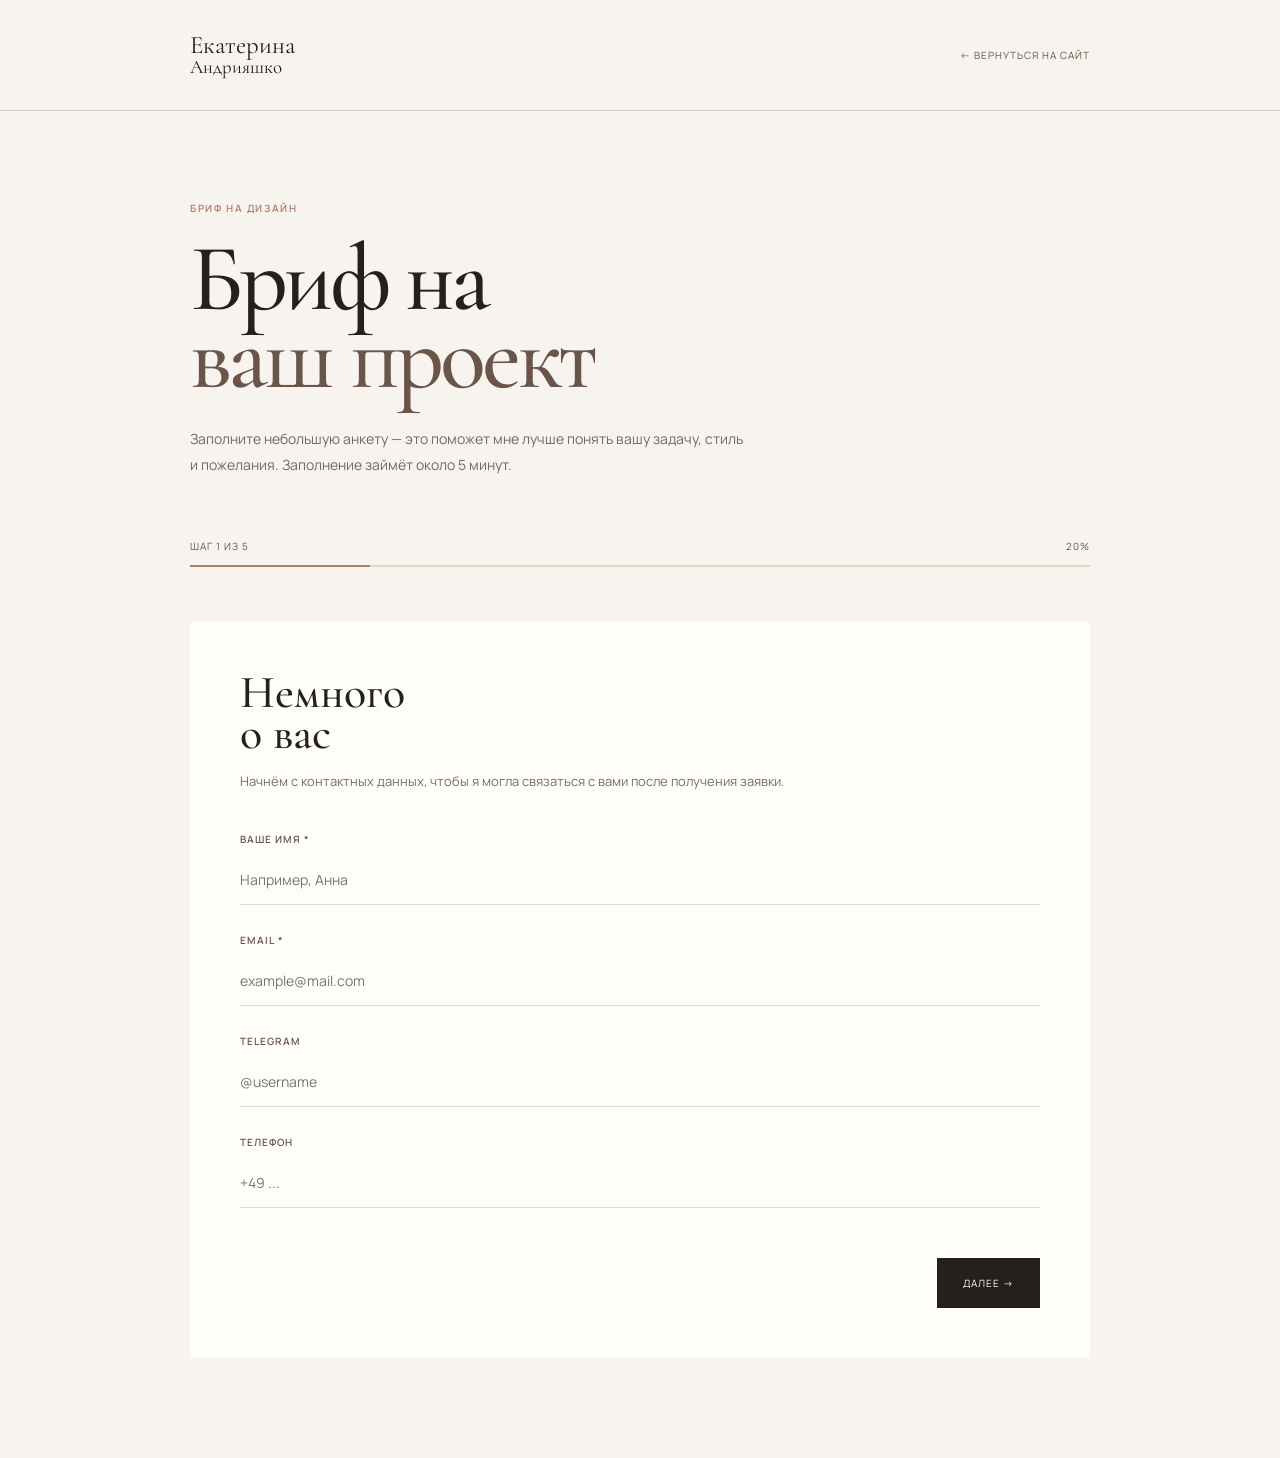
==== brief.html @ fa705097 "Add files via upload" ====
<!DOCTYPE html>
<html lang="ru">
<head>
    <meta charset="UTF-8">
    <meta name="viewport" content="width=device-width, initial-scale=1.0">

    <title>Бриф — Екатерина Андрияшко</title>

    <link rel="preconnect" href="https://fonts.googleapis.com">
    <link rel="preconnect" href="https://fonts.gstatic.com" crossorigin>

    <link href="https://fonts.googleapis.com/css2?family=Cormorant+Garamond:wght@400;500;600&family=Manrope:wght@400;500;600;700&display=swap" rel="stylesheet">

    <style>
        :root {
            --cream: #f7f3ee;
            --white: #fffdf9;
            --beige: #e4d6c8;
            --brown: #6b5548;
            --dark: #24201d;
            --rose: #b47c68;
            --line: rgba(64, 51, 44, .18);

            --serif: "Cormorant Garamond", Georgia, serif;
            --sans: "Manrope", Arial, sans-serif;
        }

        * {
            margin: 0;
            padding: 0;
            box-sizing: border-box;
        }

        body {
            background: var(--cream);
            color: var(--dark);
            font-family: var(--sans);
        }

        a {
            color: inherit;
            text-decoration: none;
        }

        .page {
            min-height: 100vh;
        }

        .container {
            width: min(900px, calc(100% - 40px));
            margin: 0 auto;
        }

        /* HEADER */

        .brief-header {
            padding: 35px 0;
            border-bottom: 1px solid var(--line);
        }

        .brief-header-inner {
            display: flex;
            justify-content: space-between;
            align-items: center;
        }

        .logo {
            font-family: var(--serif);
            font-size: 25px;
            line-height: .8;
        }

        .logo span {
            font-size: 19px;
        }

        .back-link {
            font-size: 10px;
            text-transform: uppercase;
            letter-spacing: .1em;
            color: var(--brown);
        }

        /* INTRO */

        .intro {
            padding: 90px 0 60px;
        }

        .label {
            color: var(--rose);
            font-size: 10px;
            text-transform: uppercase;
            letter-spacing: .16em;
            font-weight: 600;
        }

        .intro h1 {
            margin-top: 25px;
            font-family: var(--serif);
            font-size: clamp(60px, 9vw, 95px);
            font-weight: 500;
            line-height: .82;
            letter-spacing: -.04em;
        }

        .intro h1 span {
            color: var(--brown);
        }

        .intro p {
            max-width: 560px;
            margin-top: 30px;
            color: #756960;
            font-size: 14px;
            line-height: 1.9;
        }

        /* PROGRESS */

        .progress {
            margin-bottom: 55px;
        }

        .progress-top {
            display: flex;
            justify-content: space-between;
            margin-bottom: 12px;
            color: var(--brown);
            font-size: 10px;
            text-transform: uppercase;
            letter-spacing: .1em;
        }

        .progress-bar {
            width: 100%;
            height: 2px;
            background: var(--beige);
        }

        .progress-fill {
            width: 20%;
            height: 100%;
            background: var(--rose);
            transition: .4s;
        }

        /* FORM */

        .brief-form {
            background: var(--white);
            padding: 50px;
            margin-bottom: 100px;
        }

        .step {
            display: none;
        }

        .step.active {
            display: block;
            animation: fadeIn .4s ease;
        }

        @keyframes fadeIn {
            from {
                opacity: 0;
                transform: translateY(10px);
            }

            to {
                opacity: 1;
                transform: translateY(0);
            }
        }

        .step-title {
            font-family: var(--serif);
            font-size: 46px;
            font-weight: 500;
            line-height: .9;
        }

        .step-description {
            margin-top: 15px;
            color: #786e67;
            font-size: 13px;
            line-height: 1.7;
        }

        .fields {
            margin-top: 40px;
        }

        .field {
            margin-bottom: 28px;
        }

        .field label {
            display: block;
            margin-bottom: 9px;
            color: var(--brown);
            font-size: 10px;
            text-transform: uppercase;
            letter-spacing: .1em;
            font-weight: 600;
        }

        .field input,
        .field textarea,
        .field select {
            width: 100%;
            padding: 15px 0;
            border: none;
            border-bottom: 1px solid var(--line);
            background: transparent;
            color: var(--dark);
            font-family: var(--sans);
            font-size: 14px;
            outline: none;
        }

        .field textarea {
            min-height: 110px;
            resize: vertical;
        }

        .field input:focus,
        .field textarea:focus,
        .field select:focus {
            border-color: var(--rose);
        }

        /* CHOICES */

        .choices {
            display: grid;
            grid-template-columns: repeat(2, 1fr);
            gap: 10px;
            margin-top: 30px;
        }

        .choice input {
            display: none;
        }

        .choice label {
            display: block;
            padding: 20px;
            border: 1px solid var(--line);
            cursor: pointer;
            transition: .3s;
        }

        .choice label:hover {
            border-color: var(--rose);
        }

        .choice input:checked + label {
            background: var(--brown);
            color: var(--white);
            border-color: var(--brown);
        }

        .choice-title {
            display: block;
            font-family: var(--serif);
            font-size: 24px;
        }

        .choice-description {
            display: block;
            margin-top: 5px;
            font-size: 10px;
            opacity: .7;
        }

        /* BUTTONS */

        .form-buttons {
            display: flex;
            justify-content: space-between;
            gap: 15px;
            margin-top: 50px;
        }

        .form-button {
            min-height: 50px;
            padding: 0 25px;
            border: 1px solid var(--dark);
            background: transparent;
            font-family: var(--sans);
            font-size: 10px;
            text-transform: uppercase;
            letter-spacing: .1em;
            cursor: pointer;
            transition: .3s;
        }

        .form-button:hover {
            background: var(--dark);
            color: var(--white);
        }

        .next-button {
            margin-left: auto;
            background: var(--dark);
            color: var(--white);
        }

        .next-button:hover {
            background: var(--rose);
            border-color: var(--rose);
        }

        /* FILE */

        .file-upload {
            margin-top: 30px;
            padding: 35px;
            border: 1px dashed var(--brown);
            text-align: center;
            cursor: pointer;
            transition: .3s;
        }

        .file-upload:hover {
            background: var(--cream);
        }

        .file-upload input {
            display: none;
        }

        .file-upload strong {
            display: block;
            font-family: var(--serif);
            font-size: 25px;
            font-weight: 500;
        }

        .file-upload span {
            display: block;
            margin-top: 7px;
            color: #81756d;
            font-size: 11px;
        }

        /* SUCCESS */

        .success {
            display: none;
            text-align: center;
            padding: 80px 30px;
        }

        .success.active {
            display: block;
        }

        .success-circle {
            width: 75px;
            height: 75px;
            margin: 0 auto 30px;
            border-radius: 50%;
            background: var(--rose);
            color: white;
            display: flex;
            align-items: center;
            justify-content: center;
            font-family: var(--serif);
            font-size: 30px;
        }

        .success h2 {
            font-family: var(--serif);
            font-size: 55px;
            font-weight: 500;
        }

        .success .success-label {
            margin-bottom: 18px;
            color: #81756d;
            font-size: 10px;
            letter-spacing: 0.16em;
            text-transform: uppercase;
        }

        .success p {
            max-width: 450px;
            margin: 20px auto 0;
            color: #756960;
            font-size: 13px;
            line-height: 1.8;
        }

        .success-home {
            display: inline-block;
            margin-top: 34px;
            padding: 15px 24px;
            border: 1px solid #2a2623;
            color: #2a2623;
            text-decoration: none;
            font-size: 11px;
            letter-spacing: 0.08em;
            text-transform: uppercase;
            transition: background 0.2s ease, color 0.2s ease;
        }

        .success-home:hover {
            background: #2a2623;
            color: #fff;
        }

        /* MOBILE */

        @media (max-width: 600px) {

            .container {
                width: min(100% - 28px, 900px);
            }

            .brief-header {
                padding: 25px 0;
            }

            .intro {
                padding: 65px 0 40px;
            }

            .brief-form {
                padding: 30px 22px;
            }

            .step-title {
                font-size: 40px;
            }

            .choices {
                grid-template-columns: 1fr;
            }

            .form-buttons {
                flex-direction: column-reverse;
            }

            .form-button {
                width: 100%;
            }

            .next-button {
                margin-left: 0;
            }
        }
    

        .file-list {
            margin-top: 14px;
            display: grid;
            gap: 8px;
        }

        .file-item {
            display: flex;
            align-items: center;
            justify-content: space-between;
            gap: 12px;
            padding: 10px 12px;
            border: 1px solid rgba(0,0,0,.10);
            border-radius: 10px;
            font-size: 14px;
        }

        .file-item-info {
            min-width: 0;
            overflow: hidden;
        }

        .file-item-name {
            overflow: hidden;
            text-overflow: ellipsis;
            white-space: nowrap;
        }

        .file-item-size {
            opacity: .6;
            font-size: 12px;
            margin-top: 2px;
        }

        .file-remove {
            flex: 0 0 auto;
            border: 0;
            background: transparent;
            cursor: pointer;
            font-size: 18px;
            line-height: 1;
            padding: 4px 6px;
        }

        .upload-error {
            margin-top: 10px;
            font-size: 13px;
        }
</style>
</head>


<body>

<div class="page">

    <header class="brief-header">

        <div class="container brief-header-inner">

            <a href="index.html" class="logo">
                Екатерина<br>
                <span>Андрияшко</span>
            </a>

            <a href="index.html" class="back-link">
                ← Вернуться на сайт
            </a>

        </div>

    </header>


    <main>

        <section class="intro">

            <div class="container">

                <div class="label">
                    Бриф на дизайн
                </div>

                <h1>
                    Бриф на<br>
                    <span id="serviceTitle">ваш проект</span>
                </h1>

                <p id="serviceDescription">
                    Заполните небольшую анкету — это поможет мне
                    лучше понять вашу задачу, стиль и пожелания.
                    Заполнение займёт около 5 минут.
                </p>

            </div>

        </section>


        <section class="container">

            <div class="progress">

                <div class="progress-top">
                    <span id="stepText">Шаг 1 из 5</span>
                    <span id="percentText">20%</span>
                </div>

                <div class="progress-bar">
                    <div class="progress-fill" id="progressFill"></div>
                </div>

            </div>


            <form class="brief-form" id="briefForm">

                <!-- STEP 1 -->

                <div class="step active">

                    <h2 class="step-title">
                        Немного<br>
                        о вас
                    </h2>

                    <p class="step-description">
                        Начнём с контактных данных, чтобы я могла
                        связаться с вами после получения заявки.
                    </p>

                    <div class="fields">

                        <div class="field">
                            <label for="name">Ваше имя *</label>
                            <input
                                type="text"
                                id="name"
                                name="name"
                                required
                                placeholder="Например, Анна"
                            >
                        </div>

                        <div class="field">
                            <label for="email">Email *</label>
                            <input
                                type="email"
                                id="email"
                                name="email"
                                required
                                placeholder="example@mail.com"
                            >
                        </div>

                        <div class="field">
                            <label for="telegram">Telegram</label>
                            <input
                                type="text"
                                id="telegram"
                                name="telegram"
                                placeholder="@username"
                            >
                        </div>

                        <div class="field">
                            <label for="phone">Телефон</label>
                            <input
                                type="tel"
                                id="phone"
                                name="phone"
                                placeholder="+49 ..."
                            >
                        </div>

                    </div>

                    <div class="form-buttons">
                        <button type="button" class="form-button next-button">
                            Далее →
                        </button>
                    </div>

                </div>


                <!-- STEP 2 -->

                <div class="step">

                    <h2 class="step-title">
                        О вашем<br>
                        бизнесе
                    </h2>

                    <p class="step-description">
                        Расскажите немного о бренде, для которого
                        создаётся дизайн.
                    </p>

                    <div class="fields">

                        <div class="field">
                            <label for="company">Название компании / бренда</label>
                            <input
                                type="text"
                                id="company"
                                name="company"
                                placeholder="Название"
                            >
                        </div>

                        <div class="field">
                            <label for="sphere">Чем вы занимаетесь?</label>
                            <input
                                type="text"
                                id="sphere"
                                name="sphere"
                                placeholder="Например, студия маникюра"
                            >
                        </div>

                        <div class="field">
                            <label for="description">
                                Расскажите о проекте
                            </label>

                            <textarea
                                id="description"
                                name="description"
                                placeholder="Что вы хотите создать и для чего это будет использоваться?"
                            ></textarea>
                        </div>

                    </div>

                    <div class="form-buttons">

                        <button type="button" class="form-button prev-button">
                            ← Назад
                        </button>

                        <button type="button" class="form-button next-button">
                            Далее →
                        </button>

                    </div>

                </div>


                <!-- STEP 3 -->

                <div class="step">

                    <h2 class="step-title">
                        Какой стиль<br>
                        вам близок?
                    </h2>

                    <p class="step-description">
                        Можно выбрать один или несколько вариантов.
                        Если сложно определиться — ничего страшного,
                        обсудим это вместе.
                    </p>

                    <div class="choices">

                        <div class="choice">
                            <input
                                type="checkbox"
                                id="style1"
                                name="style"
                                value="Минимализм"
                            >
                            <label for="style1">
                                <span class="choice-title">Минимализм</span>
                                <span class="choice-description">
                                    Чисто и лаконично
                                </span>
                            </label>
                        </div>

                        <div class="choice">
                            <input
                                type="checkbox"
                                id="style2"
                                name="style"
                                value="Элегантный"
                            >
                            <label for="style2">
                                <span class="choice-title">Элегантный</span>
                                <span class="choice-description">
                                    Сдержанно и премиально
                                </span>
                            </label>
                        </div>

                        <div class="choice">
                            <input
                                type="checkbox"
                                id="style3"
                                name="style"
                                value="Современный"
                            >
                            <label for="style3">
                                <span class="choice-title">Современный</span>
                                <span class="choice-description">
                                    Смело и необычно
                                </span>
                            </label>
                        </div>

                        <div class="choice">
                            <input
                                type="checkbox"
                                id="style4"
                                name="style"
                                value="Нежный"
                            >
                            <label for="style4">
                                <span class="choice-title">Нежный</span>
                                <span class="choice-description">
                                    Легко и мягко
                                </span>
                            </label>
                        </div>

                    </div>

                    <div class="fields">

                        <div class="field">
                            <label for="colors">
                                Какие цвета вам нравятся?
                            </label>

                            <input
                                type="text"
                                id="colors"
                                name="colors"
                                placeholder="Например, бежевый, коричневый, молочный"
                            >
                        </div>

                        <div class="field">
                            <label for="examples">
                                Есть примеры дизайна, которые вам нравятся?
                            </label>

                            <textarea
                                id="examples"
                                name="examples"
                                placeholder="Вставьте ссылки на Pinterest, Instagram или другие примеры"
                            ></textarea>
                        </div>

                    </div>

                    <div class="form-buttons">

                        <button type="button" class="form-button prev-button">
                            ← Назад
                        </button>

                        <button type="button" class="form-button next-button">
                            Далее →
                        </button>

                    </div>

                </div>


                <!-- STEP 4 -->

                <div class="step">

                    <h2 class="step-title">
                        Материалы<br>
                        для работы
                    </h2>

                    <p class="step-description">
                        Если у вас уже есть логотип, фотографии,
                        фирменный стиль или другие материалы —
                        их можно прикрепить.
                    </p>

                    <div class="file-upload">

                        <label for="files">

                            <strong>
                                + Добавить файлы
                            </strong>

                            <span>
                                Логотип, фотографии, примеры и другие материалы
                            </span>

                        </label>

                        <input
                            type="file"
                            id="files"
                            name="files"
                            multiple
                            accept="image/*,.pdf,.doc,.docx,.xls,.xlsx,.ppt,.pptx,.zip"
                        >

                        <div id="fileList" class="file-list" aria-live="polite"></div>

                    </div>

                    <div class="fields">

                        <div class="field">

                            <label for="materials">
                                Ссылка на дополнительные материалы
                            </label>

                            <input
                                type="url"
                                id="materials"
                                name="materials"
                                placeholder="Google Drive / Dropbox / Яндекс Диск"
                            >

                        </div>

                    </div>

                    <div class="form-buttons">

                        <button type="button" class="form-button prev-button">
                            ← Назад
                        </button>

                        <button type="button" class="form-button next-button">
                            Далее →
                        </button>

                    </div>

                </div>


                <!-- STEP 5 -->

                <div class="step">

                    <h2 class="step-title">
                        Последние<br>
                        детали
                    </h2>

                    <p class="step-description">
                        Осталось совсем немного.
                    </p>

                    <div class="fields">

                        <div class="field">

                            <label for="deadline">
                                Когда нужен готовый дизайн?
                            </label>

                            <select id="deadline" name="deadline">

                                <option value="">
                                    Выберите вариант
                                </option>

                                <option value="Срочно">
                                    Срочно
                                </option>

                                <option value="В течение недели">
                                    В течение недели
                                </option>

                                <option value="1–2 недели">
                                    В течение 1–2 недель
                                </option>

                                <option value="Не срочно">
                                    Срок не принципиален
                                </option>

                            </select>

                        </div>

                        <div class="field">

                            <label for="budget">
                                Предполагаемый бюджет
                            </label>

                            <select id="budget" name="budget">

                                <option value="">
                                    Выберите вариант
                                </option>

                                <option value="До 30€">
                                    До 30€
                                </option>

                                <option value="30–60€">
                                    30–60€
                                </option>

                                <option value="60–100€">
                                    60–100€
                                </option>

                                <option value="Более 100€">
                                    Более 100€
                                </option>

                                <option value="Не определился(ась)">
                                    Пока не определился(ась)
                                </option>

                            </select>

                        </div>

                        <div class="field">

                            <label for="comment">
                                Дополнительные пожелания
                            </label>

                            <textarea
                                id="comment"
                                name="comment"
                                placeholder="Напишите всё, что считаете важным..."
                            ></textarea>

                        </div>

                    </div>

                    <div class="form-buttons">

                        <button type="button" class="form-button prev-button">
                            ← Назад
                        </button>

                        <button type="submit" class="form-button next-button">
                            Отправить заявку →
                        </button>

                    </div>

                </div>

            </form>


            <!-- SUCCESS -->

            <div class="brief-form success" id="success">

                <div class="success-circle">
                    ✓
                </div>

                <div class="success-label">
                    Заявка успешно отправлена
                </div>

                <h2>
                    Заявка принята.
                </h2>

                <p>
                    Спасибо! Я получила вашу заявку и уже могу
                    перейти к её изучению.
                    <br>
                    Я свяжусь с вами в ближайшее время,
                    чтобы обсудить детали проекта.
                </p>

                <a class="success-home" href="index.html">
                    Вернуться на сайт →
                </a>

            </div>

        </section>

    </main>

</div>


<script>
        // Определяем выбранную услугу

    const params = new URLSearchParams(window.location.search);

    const service = params.get("service");

    const serviceTitle = document.getElementById("serviceTitle");
    const serviceDescription = document.getElementById("serviceDescription");


    const services = {

        vizitka: {
            title: "визитку",
            description:
                "Расскажите о вашей компании и пожеланиях к визитке. Это поможет мне создать дизайн, который будет соответствовать вашему бренду."
        },

        price: {
            title: "прайс-лист",
            description:
                "Расскажите, какие услуги и цены нужно разместить. Я помогу сделать информацию понятной, красивой и удобной для ваших клиентов."
        },

        loyalty: {
            title: "карту лояльности",
            description:
                "Расскажите о вашей программе лояльности, формате карты и пожеланиях к дизайну."
        },

        certificate: {
            title: "сертификат об обучении",
            description:
                "Расскажите о вашем обучении или курсе и о том, какую информацию необходимо разместить на сертификате."
        },

        gift: {
            title: "подарочный сертификат",
            description:
                "Расскажите о вашем сертификате, номинале, сроке действия и других важных деталях."
        }

    };


    if (services[service]) {

        serviceTitle.textContent = services[service].title;

        serviceDescription.textContent =
            services[service].description;

    }
    
    const form = document.getElementById("briefForm");
    const steps = document.querySelectorAll(".step");

    const progressFill = document.getElementById("progressFill");
    const stepText = document.getElementById("stepText");
    const percentText = document.getElementById("percentText");

    const nextButtons = document.querySelectorAll(".next-button");
    const prevButtons = document.querySelectorAll(".prev-button");

    const success = document.getElementById("success");

    let currentStep = 0;


    function showStep(step) {

        steps.forEach((item, index) => {
            item.classList.toggle("active", index === step);
        });

        const progress = ((step + 1) / steps.length) * 100;

        progressFill.style.width = progress + "%";

        stepText.textContent =
            `Шаг ${step + 1} из ${steps.length}`;

        percentText.textContent =
            `${Math.round(progress)}%`;

        window.scrollTo({
            top: 0,
            behavior: "smooth"
        });
    }


    nextButtons.forEach((button) => {

        button.addEventListener("click", () => {

            const currentFields =
                steps[currentStep].querySelectorAll(
                    "input[required], textarea[required], select[required]"
                );

            let valid = true;

            currentFields.forEach((field) => {

                if (!field.checkValidity()) {

                    field.reportValidity();
                    valid = false;

                }

            });

            if (!valid) return;

            if (currentStep < steps.length - 1) {

                currentStep++;

                showStep(currentStep);

            }

        });

    });


    prevButtons.forEach((button) => {

        button.addEventListener("click", () => {

            if (currentStep > 0) {

                currentStep--;

                showStep(currentStep);

            }

        });

    });


    const WEB_APP_URL = "https://script.google.com/macros/s/AKfycbzY3yWPH1pYKx-xyWFxr2D1IiDqig70XXSZX_omekDHv4DOw_EtEshaTfMn8ScDczndLw/exec";

    const fileInput = document.getElementById("files");
    const fileList = document.getElementById("fileList");

    const MAX_FILE_SIZE = 10 * 1024 * 1024; // 10 МБ
    const MAX_FILES = 5;
    const MAX_TOTAL_SIZE = 20 * 1024 * 1024; // 20 МБ на всю заявку

    let selectedFiles = [];

    function formatFileSize(bytes) {
        if (bytes < 1024) return bytes + " Б";
        if (bytes < 1024 * 1024) return (bytes / 1024).toFixed(1) + " КБ";
        return (bytes / 1024 / 1024).toFixed(1) + " МБ";
    }

    function renderFileList() {
        fileList.innerHTML = "";

        selectedFiles.forEach((file, index) => {
            const item = document.createElement("div");
            item.className = "file-item";

            const info = document.createElement("div");
            info.className = "file-item-info";

            const name = document.createElement("div");
            name.className = "file-item-name";
            name.textContent = file.name;

            const size = document.createElement("div");
            size.className = "file-item-size";
            size.textContent = formatFileSize(file.size);

            info.appendChild(name);
            info.appendChild(size);

            const remove = document.createElement("button");
            remove.type = "button";
            remove.className = "file-remove";
            remove.textContent = "×";
            remove.setAttribute("aria-label", "Удалить " + file.name);

            remove.addEventListener("click", () => {
                selectedFiles.splice(index, 1);
                renderFileList();
                syncFileInput();
            });

            item.appendChild(info);
            item.appendChild(remove);
            fileList.appendChild(item);
        });
    }

    function syncFileInput() {
        try {
            const dt = new DataTransfer();
            selectedFiles.forEach(file => dt.items.add(file));
            fileInput.files = dt.files;
        } catch (error) {
            // В старых браузерах список input может не поддерживать запись.
        }
    }

    fileInput.addEventListener("change", () => {
        const incoming = Array.from(fileInput.files || []);

        for (const file of incoming) {
            if (selectedFiles.some(existing =>
                existing.name === file.name &&
                existing.size === file.size &&
                existing.lastModified === file.lastModified
            )) {
                continue;
            }

            if (selectedFiles.length >= MAX_FILES) {
                alert("Можно прикрепить не более 5 файлов.");
                break;
            }

            if (file.size > MAX_FILE_SIZE) {
                alert(`Файл "${file.name}" слишком большой. Максимальный размер — 10 МБ.`);
                continue;
            }

            const currentTotal = selectedFiles.reduce((sum, item) => sum + item.size, 0);

            if (currentTotal + file.size > MAX_TOTAL_SIZE) {
                alert("Общий размер файлов не должен превышать 20 МБ.");
                break;
            }

            selectedFiles.push(file);
        }

        renderFileList();
        syncFileInput();
    });

    async function fileToBase64(file) {
        return new Promise((resolve, reject) => {
            const reader = new FileReader();

            reader.onload = () => {
                const result = String(reader.result || "");
                const comma = result.indexOf(",");

                if (comma === -1) {
                    reject(new Error(`Не удалось прочитать файл "${file.name}".`));
                    return;
                }

                resolve(result.slice(comma + 1));
            };

            reader.onerror = () => {
                reject(new Error(`Не удалось прочитать файл "${file.name}".`));
            };

            reader.readAsDataURL(file);
        });
    }

    form.addEventListener("submit", async (event) => {
        event.preventDefault();

        const submitButton = form.querySelector('button[type="submit"]');
        const originalButtonText = submitButton.textContent;

        submitButton.disabled = true;
        submitButton.textContent = "Отправляем...";

        try {
            const formData = new FormData(form);
            const payload = {};

            for (const [key, value] of formData.entries()) {
                if (key === "files") continue;

                if (payload[key]) {
                    payload[key] = payload[key] + ", " + value;
                } else {
                    payload[key] = value;
                }
            }

            payload.service = service || "Не указана";

            const totalSize = selectedFiles.reduce((sum, file) => sum + file.size, 0);

            if (selectedFiles.length > MAX_FILES) {
                throw new Error("Можно прикрепить не более 5 файлов.");
            }

            if (totalSize > MAX_TOTAL_SIZE) {
                throw new Error("Общий размер файлов не должен превышать 20 МБ.");
            }

            payload.files = [];

            for (const file of selectedFiles) {
                if (file.size > MAX_FILE_SIZE) {
                    throw new Error(
                        `Файл "${file.name}" слишком большой. Максимальный размер — 10 МБ.`
                    );
                }

                payload.files.push({
                    name: file.name,
                    type: file.type || "application/octet-stream",
                    size: file.size,
                    data: await fileToBase64(file)
                });
            }

            await fetch(WEB_APP_URL, {
                method: "POST",
                mode: "no-cors",
                headers: {
                    "Content-Type": "text/plain;charset=utf-8"
                },
                body: JSON.stringify(payload)
            });

            // Показываем финальный экран как следующий слайд внутри брифа
            form.style.display = "none";
            success.classList.add("active");
            document.querySelector(".progress").style.display = "none";

            window.scrollTo({
                top: 0,
                behavior: "smooth"
            });

        } catch (error) {
            console.error("Ошибка отправки брифа:", error);

            submitButton.disabled = false;
            submitButton.textContent = originalButtonText;

            alert(
                error.message ||
                "Не удалось отправить заявку. Пожалуйста, попробуйте ещё раз."
            );
        }
    });

    showStep(currentStep);

</script>

</body>
</html>
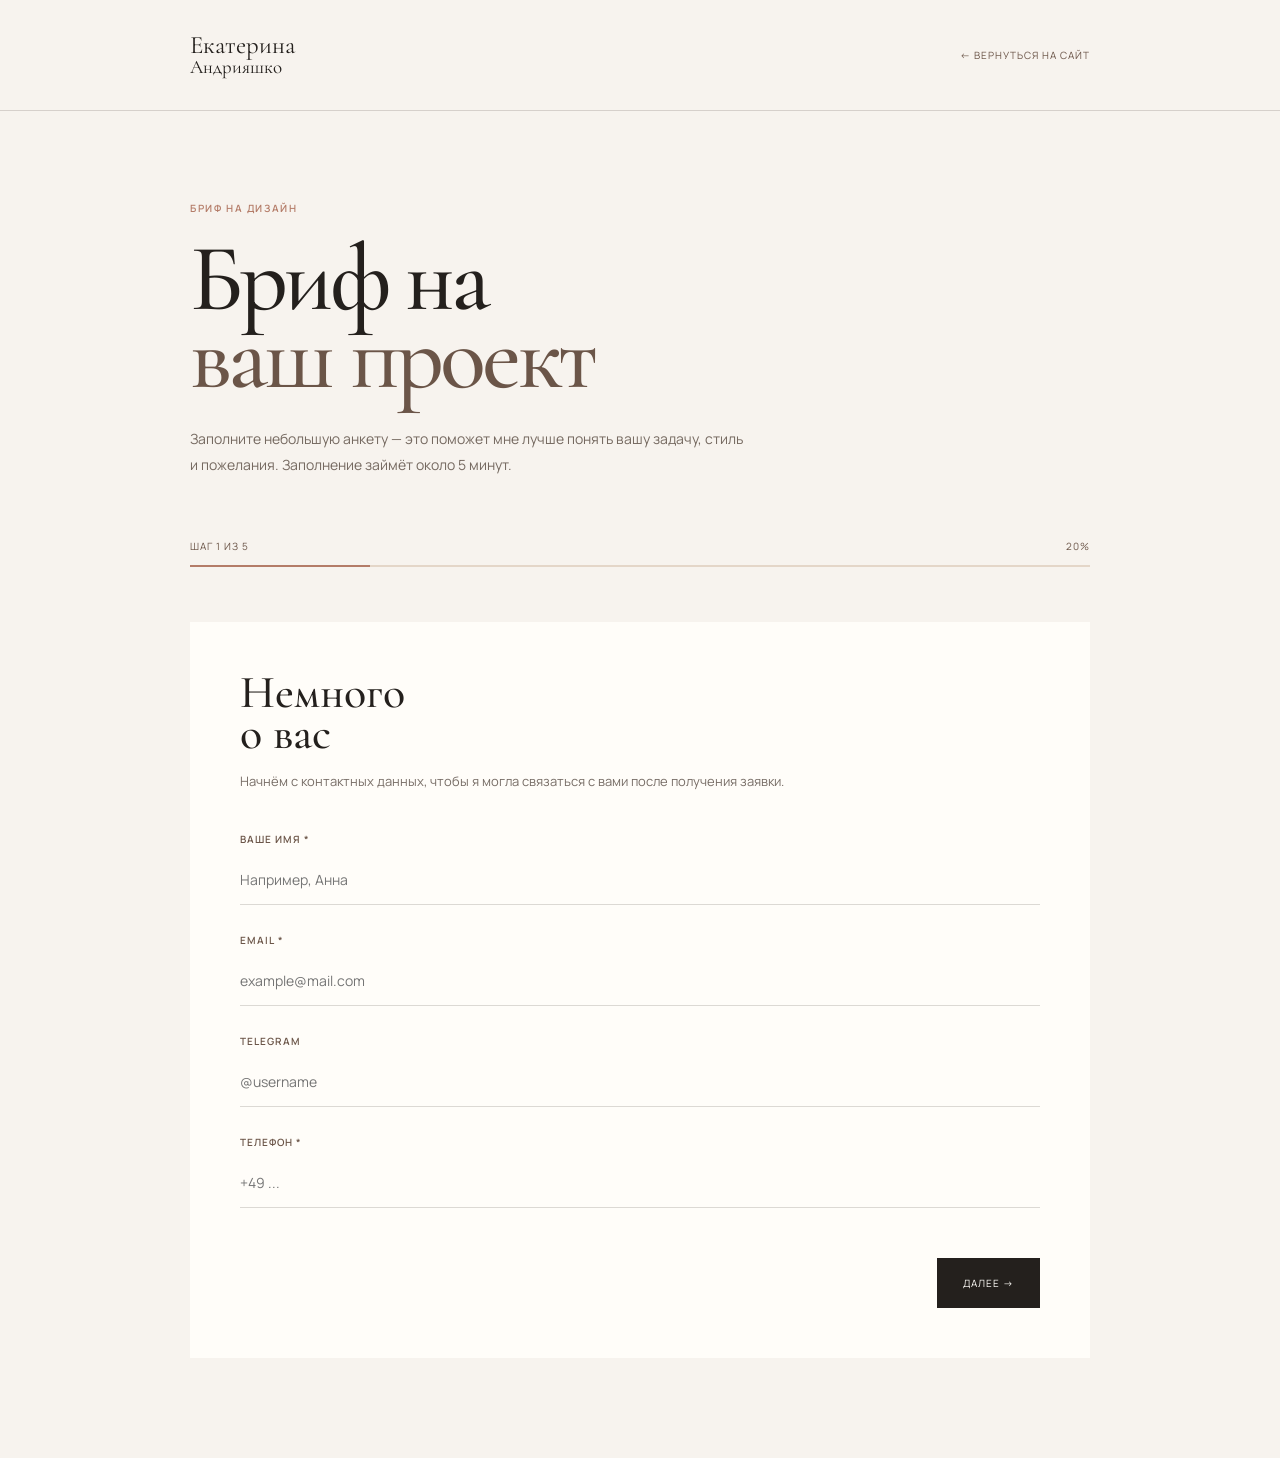
==== commit 05148f57: "Add files via upload" ====
--- a/brief.html
+++ b/brief.html
@@ -621,11 +621,12 @@
                         </div>
 
                         <div class="field">
-                            <label for="phone">Телефон</label>
+                            <label for="phone">Телефон *</label>
                             <input
                                 type="tel"
                                 id="phone"
                                 name="phone"
+                                required
                                 placeholder="+49 ..."
                             >
                         </div>
@@ -1143,6 +1144,18 @@
         percentText.textContent =
             `${Math.round(progress)}%`;
 
+        // На первом экране оставляем обложку.
+        // После перехода к вопросам убираем её, чтобы поля были сразу видны.
+        const intro = document.querySelector(".intro");
+        const progress = document.querySelector(".progress");
+
+        if (step > 0) {
+            intro.style.display = "none";
+            progress.style.marginTop = "40px";
+        } else {
+            intro.style.display = "block";
+        }
+
         window.scrollTo({
             top: 0,
             behavior: "smooth"
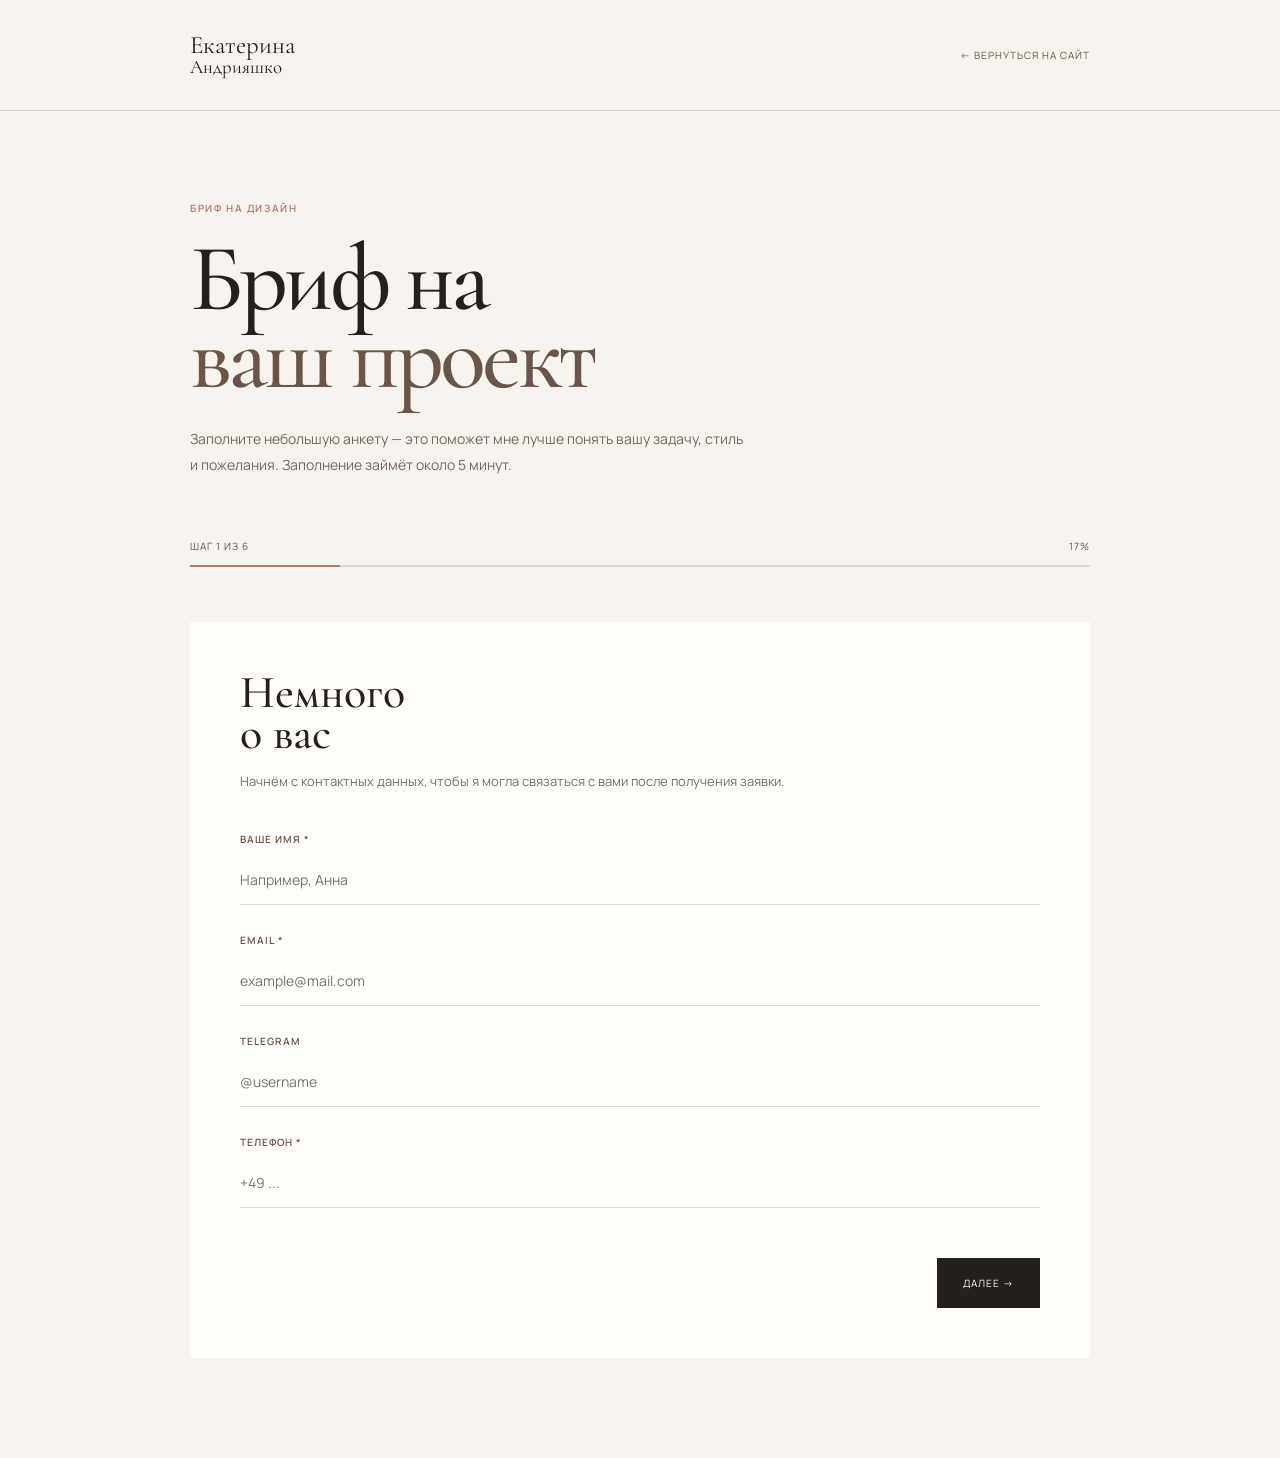
==== commit f6407bb0: "Add files via upload" ====
--- a/brief.html
+++ b/brief.html
@@ -349,7 +349,6 @@
         /* SUCCESS */
 
         .success {
-            display: none;
             text-align: center;
             padding: 80px 30px;
         }
@@ -1023,7 +1022,7 @@
 
             <!-- SUCCESS -->
 
-            <div class="brief-form success" id="success">
+            <div class="step success" id="success">
 
                 <div class="success-circle">
                     ✓
@@ -1134,15 +1133,15 @@
             item.classList.toggle("active", index === step);
         });
 
-        const progress = ((step + 1) / steps.length) * 100;
-
-        progressFill.style.width = progress + "%";
+        const progressValue = ((step + 1) / steps.length) * 100;
+
+        progressFill.style.width = progressValue + "%";
 
         stepText.textContent =
             `Шаг ${step + 1} из ${steps.length}`;
 
         percentText.textContent =
-            `${Math.round(progress)}%`;
+            `${Math.round(progressValue)}%`;
 
         // На первом экране оставляем обложку.
         // После перехода к вопросам убираем её, чтобы поля были сразу видны.
@@ -1404,10 +1403,11 @@
                 body: JSON.stringify(payload)
             });
 
-            // Показываем финальный экран как следующий слайд внутри брифа
-            form.style.display = "none";
+            // Показываем финальный экран как отдельный слайд внутри брифа
+            currentStep = steps.length - 1;
+            showStep(currentStep);
+            document.querySelector(".progress").style.display = "none";
             success.classList.add("active");
-            document.querySelector(".progress").style.display = "none";
 
             window.scrollTo({
                 top: 0,
